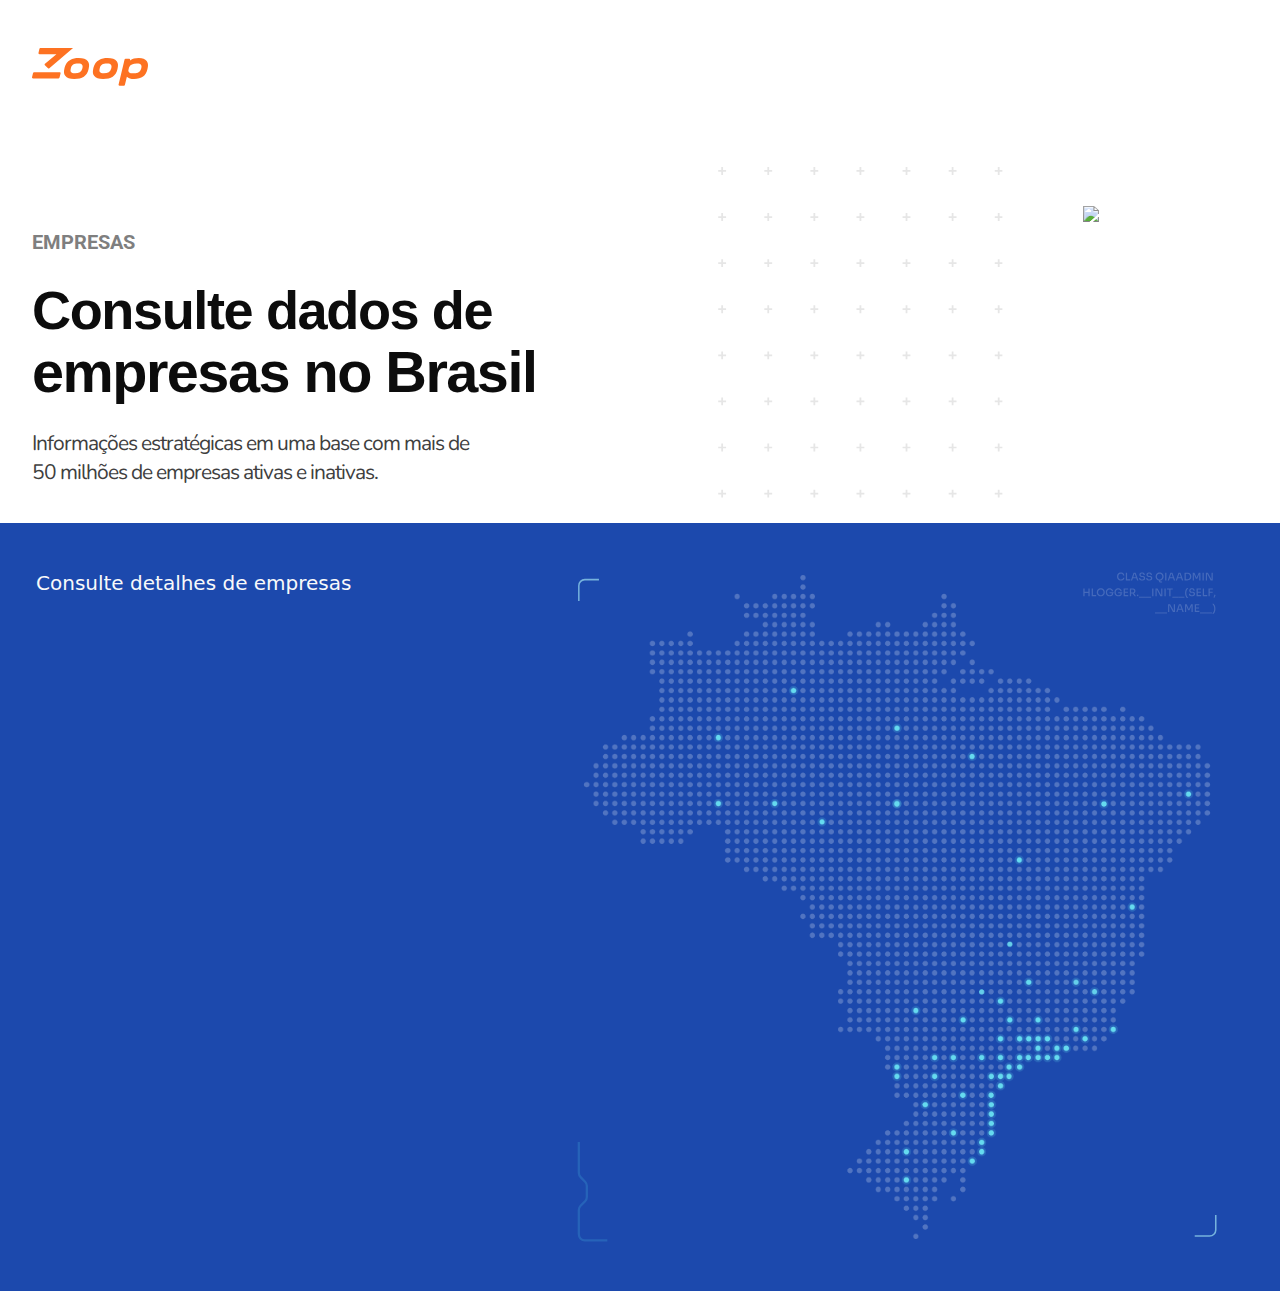
==== mapa.html @ c942c282 "Unificando dois covers" ====
<!DOCTYPE html>
<html lang="en">

<head>
    <title>Map Animation SVG</title>
    <meta charset="utf-8" />
    <meta name="viewport" content="width=device-width, initial-scale=1">

    <!--verificar quais fontes serao usadas-->
    <link rel="stylesheet"
        href="https://fonts.googleapis.com/css2?family=Material+Symbols+Outlined:opsz,wght,FILL,GRAD@20..48,100..700,0..1,-50..200" />
    <link rel="stylesheet" href="https://fonts.googleapis.com/css2?family=Open+Sans:wght@300;400;600;700&family=Montserrat:wght@300;400;600;700&family=Nunito:wght@300;400;600;700;800;900&family=Roboto:wght@300;400;500;700&Poppins:wght@300;400;600;700&display=swap">



    <script src="https://code.jquery.com/jquery-3.6.0.min.js"></script>
    <link href="https://cdn.jsdelivr.net/npm/bootstrap@5.3.3/dist/css/bootstrap.min.css" rel="stylesheet" integrity="sha384-QWTKZyjpPEjISv5WaRU9OFeRpok6YctnYmDr5pNlyT2bRjXh0JMhjY6hW+ALEwIH" crossorigin="anonymous">


    <script src="assets/global.js"></script>
    <link href="assets/style.css" rel="stylesheet">

    <style>

        .container{
            max-width:1240px;
        }
    
            
    
        #hero-cover{
    
            .wrap-box{
    
                h1{
                    font-weight: 800;
                    line-height: 1.1;
                    letter-spacing: -1.5px;
                    font-family: "Volte", Arial, sans-serif;
                }
    
                ._tag{
                    display:block;
                    font-size: 20px;
                    line-height: 1.2;
                    font-family: "Roboto", Arial, sans-serif;
                    color: rgb(127, 127, 127);
                    font-weight: 700;
                    text-transform: uppercase;
                    
                }
                ._slogan{
                    display:block;
                    font-size: 21px;
                    line-height: 1.4;
                    font-family: "Nunito", Arial, sans-serif;
                    color: rgb(63, 63, 63);
                    font-weight: 400;
                    max-width: 450px;
                }
    
            }
    
    
    
        }
    
    
        /*Tipografia*/
        h1,h2{
            font-family: "Nunito", Arial, sans-serif;
            color: rgb(12, 12, 12);
            font-weight: 700;
            letter-spacing: -1px;
        }
        /*h1*/
        h1{
            font-size: calc(1.375rem + 2.5vw);
        }
        h2{
            font-size: calc(1.375rem + 2.5vw);
        }
        p{
            font-size: 20px;
            line-height: 1.2;
            font-family: "Volte", Arial, sans-serif;
            color: #6a6f77;
            letter-spacing: -1px;
            font-weight: 600;
        }
        @media (min-width: 992px){
            h1 {
                font-size: 2.8rem;
            }
            h2 {
                font-size: 2.7rem;
            }
        }
        @media (min-width: 1200px){
            h1 {
                font-size: 3.6rem;
            }
            h2 {
                font-size: 2rem;
            }
        }
    
    
    
    </style>


</head>

<body>


    <section>
        <div class="container mb-5">
            <div class="row">
                <div class="col-12 py-5">
                    <img src="images/logo-zop.svg">
                </div>
            </div>
        </div>
      </section>
    
      <br>
    
    
      <section id="hero-cover" class="px-4 px-md-0">
        <div class="container">
            <div class="row">
                <div class="col-md-5 col-lg-6 d-flex align-items-start">
                    <div class="wrap-box pt-0 pt-4">
                        <span class="_tag mb-4">EMPRESAS</span>
                        <h1 class="mb-4">
                            <span style=" zoom: .94; ">Consulte dados de </span> <br/> empresas no Brasil
                        </h1>
                        <p class="_slogan">
                            Informações estratégicas em uma base com mais de 50 milhões de empresas ativas e inativas.
                        </p>
                    </div>
                </div>
                <div class="col-md-7 col-lg-6 position-relative d-flex justify-content-center justify-content-md-end py-5 py-md-0">
                    <figure style="position: absolute; left: 40px; top: -40px;z-index:-1;">
                        <img alt="Efeito de cruzes." loading="lazy" width="323" height="421" decoding="async" data-nimg="1" style="color:transparent" src="images/dots-svg.svg">
                    </figure>
                     <img alt="Imagem de Fundo." style="color:transparent;max-width:90%;height:fit-content;" src="https://www.bugcrowd.com/wp-content/uploads/2022/05/hero-release-new-code-with-confidence.png">
                    
                </div>
            </div>
        </div>
        </section>


    <section style="background:#1c49ad;margin:20px 0;" class="px-2 px-md-4 py-5 overflow-hidden">
        <div class="container">
            <div class="row">
                <div class="col-md-4 col-lg-5">
                    <h5 class="pb-4 text-light fw-400">Consulte detalhes de empresas</h5>
                </div>

                <div class="col-md-8 col-lg-7">


                    <div id="worldMapContainer">


                        <div class="corners-map">
                            <div><img alt="detail" src="images/detail.svg" width="15" height="16" ></div>
                            <div><img alt="letter" src="images/letter.svg" width="89" height="29" ></div>
                            <div><img alt="line" src="images/line.svg" width="21" height="68" ></div>
                            <div><img alt="detail" src="images/detailbt.svg" width="15" height="15"></div>
                        </div>


                            <div class="pulse d-none"
                                style="top: 95.5%; left: 19%; transform: translate(-10%, -50%);zoom:.03;"></div>

                            <img src="images/globalmap.png"
                                style="width:100%;height:100%;opacity: 0; transition: opacity 1.5s ease-in-out;"
                                id="mapaImg" onload="this.style.opacity = '0.8';">

                            <div class="w-info" id="firstLabel">
                                <div class="w-icon">
                                    <span class="material-symbols-outlined">account_balance</span>
                                </div>
                                <div class="w-label">Empresa S.A</div>
                                <div class="w-status">+ Detalhes</div>
                            </div>

                            <div class="w-info" id="secondLabel">
                                <div class="w-icon">
                                    <span class="material-symbols-outlined">attach_money</span>
                                </div>
                                <div class="w-label">Empresa S.A</div>
                                <div class="w-status">Sociedade</div>
                            </div>

                            <div class="w-info" id="thirdLabel">
                                <div class="w-icon">
                                    <span class="material-symbols-outlined">home</span>
                                </div>
                                <div class="w-label">Empresa S.A</div>
                                <div class="w-status">Financeiro</div>
                            </div>


                            <svg xmlns="http://www.w3.org/2000/svg" xmlns:xlink="http://www.w3.org/1999/xlink"
                                version="1.1" height="50%" width="42%"
                                style="position:absolute; top:22%; right:16%;transform:rotate(15deg);visibility:hidden;"
                                viewBox="0 0 400 200" id="firstLineSvg">
                                <defs>
                                    <path id="firstBasePath" d="M 50,150 A 280 500 0 0 1 350,150" />
                                    <mask id="firstMask">
                                        <use xlink:href="#firstBasePath" stroke-width="3" stroke="#79ffff"
                                            stroke-dasharray="1000,0" fill="none">
                                            <animate attributeName="stroke-dasharray" from="0,348.5" to="348.5,0"
                                                begin="indefinite" dur="1s" fill="freeze" onend="onEndLines(1)" />
                                        </use>
                                    </mask>
                                </defs>
                                <circle r="9" cx="50" cy="150" fill="#79ffff" id="firstBulletCircle" />
                                <circle r="6" cx="350" cy="150" fill="#79ffff" visibility="hidden" id="firstCircle" />
                                <use xlink:href="#firstBasePath" stroke-width="5" stroke-dasharray="0" stroke="#79ffff"
                                    fill="none" mask="url(#firstMask)" />
                            </svg>


                            <svg xmlns="http://www.w3.org/2000/svg" xmlns:xlink="http://www.w3.org/1999/xlink"
                                version="1.1" height="50%" width="42%"
                                style="position:absolute; top:24%; right:14%;transform:scale(-1, 1) rotate(25deg);visibility:hidden;"
                                viewBox="0 0 400 200" id="secondLineSvg">
                                <defs>
                                    <path id="secondBasePath" d="M 50,150 A 280 500 0 0 1 350,150" />
                                    <mask id="secondMask">
                                        <use xlink:href="#secondBasePath" stroke-width="3" stroke="#79ffff"
                                            stroke-dasharray="1000,0" fill="none">
                                            <animate attributeName="stroke-dasharray" from="0,348.5" to="348.5,0"
                                                begin="indefinite" dur="1s" fill="freeze" onend="onEndLines(2)" />
                                        </use>
                                    </mask>
                                </defs>
                                <circle r="9" cx="50" cy="150" fill="#79ffff" id="secondBulletCircle" />
                                <circle r="6" cx="350" cy="150" fill="#79ffff" visibility="hidden" id="secondCircle" />
                                <use xlink:href="#secondBasePath" stroke-width="5" stroke-dasharray="0" stroke="#79ffff"
                                    fill="none" mask="url(#secondMask)" />
                            </svg>


                            <svg xmlns="http://www.w3.org/2000/svg" xmlns:xlink="http://www.w3.org/1999/xlink"
                                version="1.1" height="50%" width="42%"
                                style="position: absolute; top: 11%; left: 24%; transform: scale(-1, -1) rotate(225deg); visibility: hidden;"
                                viewBox="0 0 400 200" id="thirdLineSvg">
                                <defs>
                                    <path id="thirdBasePath" d="M 50,150 A 280 600 0 0 1 350,150" />
                                    <mask id="thirdMask">
                                        <use xlink:href="#thirdBasePath" stroke-width="3" stroke="#79ffff"
                                            stroke-dasharray="1000,0" fill="none">
                                            <animate attributeName="stroke-dasharray" from="0,368.5" to="368.5,0"
                                                begin="indefinite" dur="1s" fill="freeze" onend="onEndLines(3)" />
                                        </use>
                                    </mask>
                                </defs>
                                <circle r="9" cx="50" cy="150" fill="#79ffff" id="thirdBulletCircle" />
                                <circle r="6" cx="350" cy="150" fill="#79ffff" visibility="hidden" id="thirdCircle" />
                                <use xlink:href="#thirdBasePath" stroke-width="5" stroke-dasharray="0" stroke="#79ffff"
                                    fill="none" mask="url(#thirdMask)" />
                            </svg>




                    </div>

                </div>
            </div>
        </div>
    </section>



</body>

</html>
---- assets/style.css ----
#worldMapContainer{max-width:640px;width:100%;position:relative;margin:0 auto;box-sizing:border-box}#worldMapContainer .w-info{position:absolute;display:flex;width:200px;flex-direction:column;align-items:center;justify-content:center;-webkit-user-select:none;-moz-user-select:none;user-select:none;transition:opacity .3s ease-in-out;opacity:0}#worldMapContainer .w-info#firstLabel{top:50%;right:4%}#worldMapContainer .w-info#secondLabel{top:64%;left:36%}#worldMapContainer .w-info#thirdLabel{top:64%;left:36%}#worldMapContainer .w-info .w-icon{height:54px;width:54px;background:linear-gradient(#1979cb, #4ab6e2);border:1px solid #68e8f6;margin:auto;border-radius:50%;display:grid;place-items:center;font-size:50px;color:#fff;margin-bottom:8px;z-index:999}#worldMapContainer .w-info .w-icon .material-symbols-outlined{font-size:36px;font-weight:100;color:#79ffff}#worldMapContainer .w-info .w-label{border:1px solid #4fcaec;border-radius:20px;width:-moz-fit-content;width:fit-content;padding:4px 8px;min-width:110px;text-align:center;font-size:13px;color:#fff;font-weight:500;margin-bottom:5px;background:linear-gradient(to right, rgb(71, 187, 229) 5%, rgba(52, 164, 222, 0.8) 100%);z-index:999;font:500 13px var(--map-font-label)}#worldMapContainer .w-info .w-status{border:1px solid #6de084;border-radius:20px;min-width:80px;text-align:center;width:-moz-fit-content;width:fit-content;padding:4px 8px;font-size:13px;color:#fff;font:500 12px var(--map-font-label);background:linear-gradient(to right, rgb(58, 214, 91) 5%, rgba(42, 135, 139, 0.4) 100%)}#worldMapContainer .w-info *{zoom:.8}@media(min-width: 992px){#worldMapContainer .w-info *{zoom:1}}.pulse{height:150px;width:150px;background:linear-gradient(#8a82fb, #407ed7);position:absolute;margin:auto;left:0;right:0;top:0;bottom:0;border-radius:50%;display:grid;place-items:center;font-size:50px;color:#fff;z-index:999;zoom:.1;opacity:1}.pulse:before,.pulse:after{content:"";position:absolute;height:100%;width:100%;background-color:#8a82fb;border-radius:50%;z-index:-1;opacity:.7}.pulse:before{animation:pulse 2s ease-out infinite}.pulse:after{animation:pulse 2s 1s ease-out infinite}@keyframes pulse{100%{transform:scale(2.5);opacity:0}}.corners-map{position:absolute;width:100%;height:100%}@media(min-width: 992px){.corners-map{zoom:1.5}}.corners-map>div{position:absolute}.corners-map>div:nth-child(1){top:0;left:0;opacity:.7}.corners-map>div:nth-child(2){top:0;right:0;opacity:.6}.corners-map>div:nth-child(3){bottom:0;left:0}.corners-map>div:nth-child(4){bottom:0;right:0;opacity:.7}
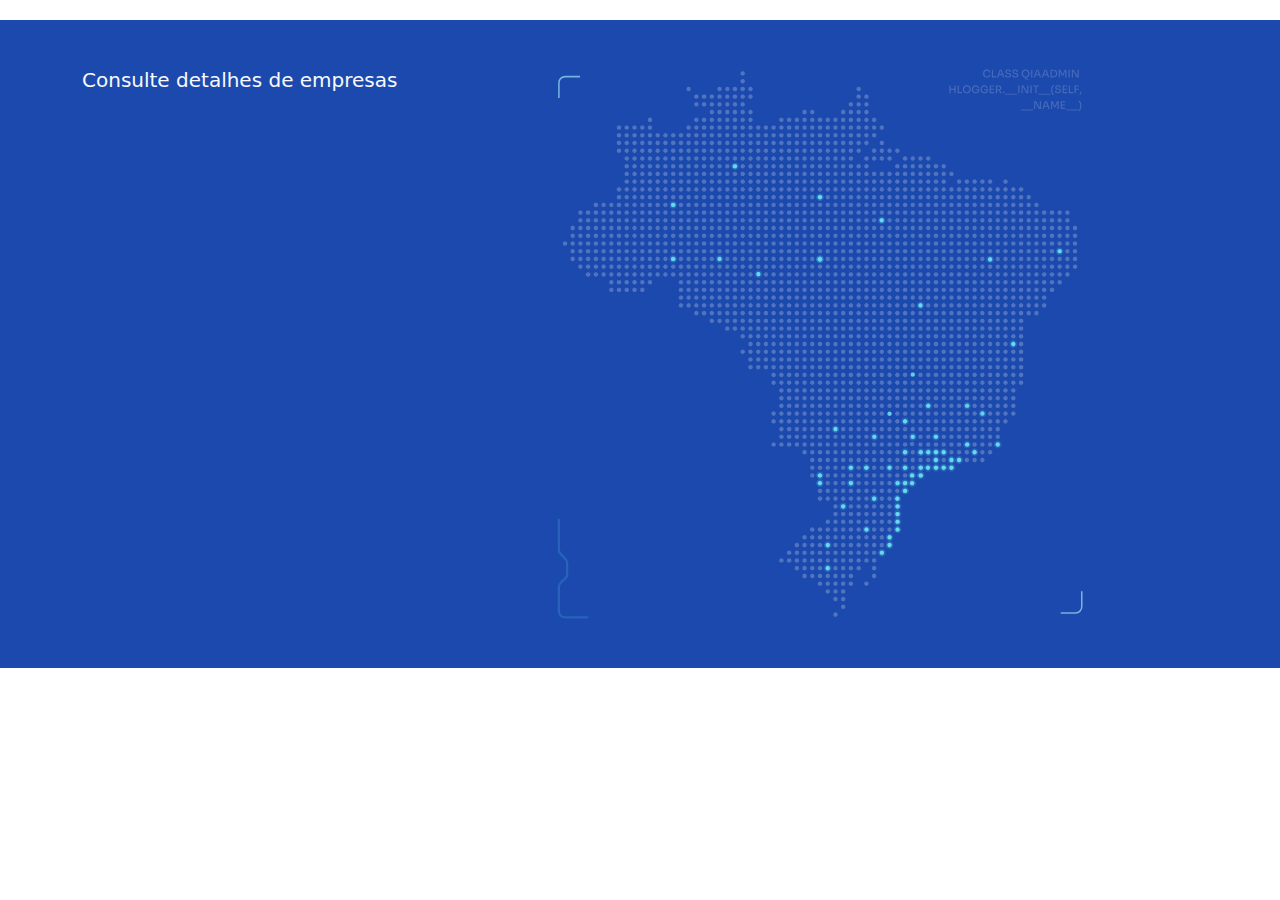
==== commit 6f1be730: "Ajustes no layout em geral" ====
--- a/mapa.html
+++ b/mapa.html
@@ -20,138 +20,13 @@
     <script src="assets/global.js"></script>
     <link href="assets/style.css" rel="stylesheet">
 
-    <style>
-
-        .container{
-            max-width:1240px;
-        }
     
-            
-    
-        #hero-cover{
-    
-            .wrap-box{
-    
-                h1{
-                    font-weight: 800;
-                    line-height: 1.1;
-                    letter-spacing: -1.5px;
-                    font-family: "Volte", Arial, sans-serif;
-                }
-    
-                ._tag{
-                    display:block;
-                    font-size: 20px;
-                    line-height: 1.2;
-                    font-family: "Roboto", Arial, sans-serif;
-                    color: rgb(127, 127, 127);
-                    font-weight: 700;
-                    text-transform: uppercase;
-                    
-                }
-                ._slogan{
-                    display:block;
-                    font-size: 21px;
-                    line-height: 1.4;
-                    font-family: "Nunito", Arial, sans-serif;
-                    color: rgb(63, 63, 63);
-                    font-weight: 400;
-                    max-width: 450px;
-                }
-    
-            }
-    
-    
-    
-        }
-    
-    
-        /*Tipografia*/
-        h1,h2{
-            font-family: "Nunito", Arial, sans-serif;
-            color: rgb(12, 12, 12);
-            font-weight: 700;
-            letter-spacing: -1px;
-        }
-        /*h1*/
-        h1{
-            font-size: calc(1.375rem + 2.5vw);
-        }
-        h2{
-            font-size: calc(1.375rem + 2.5vw);
-        }
-        p{
-            font-size: 20px;
-            line-height: 1.2;
-            font-family: "Volte", Arial, sans-serif;
-            color: #6a6f77;
-            letter-spacing: -1px;
-            font-weight: 600;
-        }
-        @media (min-width: 992px){
-            h1 {
-                font-size: 2.8rem;
-            }
-            h2 {
-                font-size: 2.7rem;
-            }
-        }
-        @media (min-width: 1200px){
-            h1 {
-                font-size: 3.6rem;
-            }
-            h2 {
-                font-size: 2rem;
-            }
-        }
-    
-    
-    
-    </style>
-
 
 </head>
 
 <body>
 
 
-    <section>
-        <div class="container mb-5">
-            <div class="row">
-                <div class="col-12 py-5">
-                    <img src="images/logo-zop.svg">
-                </div>
-            </div>
-        </div>
-      </section>
-    
-      <br>
-    
-    
-      <section id="hero-cover" class="px-4 px-md-0">
-        <div class="container">
-            <div class="row">
-                <div class="col-md-5 col-lg-6 d-flex align-items-start">
-                    <div class="wrap-box pt-0 pt-4">
-                        <span class="_tag mb-4">EMPRESAS</span>
-                        <h1 class="mb-4">
-                            <span style=" zoom: .94; ">Consulte dados de </span> <br/> empresas no Brasil
-                        </h1>
-                        <p class="_slogan">
-                            Informações estratégicas em uma base com mais de 50 milhões de empresas ativas e inativas.
-                        </p>
-                    </div>
-                </div>
-                <div class="col-md-7 col-lg-6 position-relative d-flex justify-content-center justify-content-md-end py-5 py-md-0">
-                    <figure style="position: absolute; left: 40px; top: -40px;z-index:-1;">
-                        <img alt="Efeito de cruzes." loading="lazy" width="323" height="421" decoding="async" data-nimg="1" style="color:transparent" src="images/dots-svg.svg">
-                    </figure>
-                     <img alt="Imagem de Fundo." style="color:transparent;max-width:90%;height:fit-content;" src="https://www.bugcrowd.com/wp-content/uploads/2022/05/hero-release-new-code-with-confidence.png">
-                    
-                </div>
-            </div>
-        </div>
-        </section>
 
 
     <section style="background:#1c49ad;margin:20px 0;" class="px-2 px-md-4 py-5 overflow-hidden">
--- a/assets/style.css
+++ b/assets/style.css
@@ -1 +1 @@
-#worldMapContainer{max-width:640px;width:100%;position:relative;margin:0 auto;box-sizing:border-box}#worldMapContainer .w-info{position:absolute;display:flex;width:200px;flex-direction:column;align-items:center;justify-content:center;-webkit-user-select:none;-moz-user-select:none;user-select:none;transition:opacity .3s ease-in-out;opacity:0}#worldMapContainer .w-info#firstLabel{top:50%;right:4%}#worldMapContainer .w-info#secondLabel{top:64%;left:36%}#worldMapContainer .w-info#thirdLabel{top:64%;left:36%}#worldMapContainer .w-info .w-icon{height:54px;width:54px;background:linear-gradient(#1979cb, #4ab6e2);border:1px solid #68e8f6;margin:auto;border-radius:50%;display:grid;place-items:center;font-size:50px;color:#fff;margin-bottom:8px;z-index:999}#worldMapContainer .w-info .w-icon .material-symbols-outlined{font-size:36px;font-weight:100;color:#79ffff}#worldMapContainer .w-info .w-label{border:1px solid #4fcaec;border-radius:20px;width:-moz-fit-content;width:fit-content;padding:4px 8px;min-width:110px;text-align:center;font-size:13px;color:#fff;font-weight:500;margin-bottom:5px;background:linear-gradient(to right, rgb(71, 187, 229) 5%, rgba(52, 164, 222, 0.8) 100%);z-index:999;font:500 13px var(--map-font-label)}#worldMapContainer .w-info .w-status{border:1px solid #6de084;border-radius:20px;min-width:80px;text-align:center;width:-moz-fit-content;width:fit-content;padding:4px 8px;font-size:13px;color:#fff;font:500 12px var(--map-font-label);background:linear-gradient(to right, rgb(58, 214, 91) 5%, rgba(42, 135, 139, 0.4) 100%)}#worldMapContainer .w-info *{zoom:.8}@media(min-width: 992px){#worldMapContainer .w-info *{zoom:1}}.pulse{height:150px;width:150px;background:linear-gradient(#8a82fb, #407ed7);position:absolute;margin:auto;left:0;right:0;top:0;bottom:0;border-radius:50%;display:grid;place-items:center;font-size:50px;color:#fff;z-index:999;zoom:.1;opacity:1}.pulse:before,.pulse:after{content:"";position:absolute;height:100%;width:100%;background-color:#8a82fb;border-radius:50%;z-index:-1;opacity:.7}.pulse:before{animation:pulse 2s ease-out infinite}.pulse:after{animation:pulse 2s 1s ease-out infinite}@keyframes pulse{100%{transform:scale(2.5);opacity:0}}.corners-map{position:absolute;width:100%;height:100%}@media(min-width: 992px){.corners-map{zoom:1.5}}.corners-map>div{position:absolute}.corners-map>div:nth-child(1){top:0;left:0;opacity:.7}.corners-map>div:nth-child(2){top:0;right:0;opacity:.6}.corners-map>div:nth-child(3){bottom:0;left:0}.corners-map>div:nth-child(4){bottom:0;right:0;opacity:.7}+#header-wrap{min-height:70px;background-color:rgba(0,0,0,0);width:100%}#desktop-menu{position:relative;width:100%;top:0;left:0;background:#fff;min-height:70px;box-shadow:0 2px 4px rgba(3,27,78,.1);z-index:10}#desktop-menu.fixed{position:fixed;box-shadow:0 2px 4px rgba(3,27,78,.1);animation:navbarFixed .8s;z-index:100}#desktop-menu .logo{max-width:165px;margin:5px 0;height:auto}#desktop-menu .navbar-toggler{border-color:rgba(0,0,0,0);border:0;padding:0;margin-right:12px}#desktop-menu .navbar-toggler:focus{box-shadow:none}#desktop-menu .navbar-toggler-icon{width:30px;height:30px;background-image:url("data:image/svg+xml;charset=utf8,%3Csvg viewBox='0 0 32 32' xmlns='http://www.w3.org/2000/svg'%3E%3Cpath stroke='rgb(0,0,0)' stroke-width='2' stroke-linecap='round' stroke-miterlimit='10' d='M4 8h24M4 16h24M4 24h24'/%3E%3C/svg%3E")}#desktop-menu .btn-menu-primary,#desktop-menu .btn-menu-secondary{font-family:Montserrat,Arial,sans-serif;font-size:13px;background:#ef5929;border:1px solid #ef5929;border-radius:30px;font-weight:400;line-height:19px;color:#fff}#desktop-menu .btn-menu-primary{padding:7px 20px 7px}#desktop-menu .btn-menu-primary:hover,#desktop-menu .btn-menu-primary:active,#desktop-menu .btn-menu-primary:focus{color:#fff;background:#ff4408;border-color:#ff4408}#desktop-menu .btn-menu-secondary{padding:7px 18px 7px;color:#ef5929;background:none;margin-right:15px}#desktop-menu .btn-menu-secondary:hover,#desktop-menu .btn-menu-secondary:active,#desktop-menu .btn-menu-secondary:focus{color:#fff;background:#ff4408;border-color:#ff4408}#desktop-menu ul.navbar-nav>li.active>a::before{width:60%}#desktop-menu ul.navbar-nav>li{margin-left:35px}#desktop-menu ul.navbar-nav>li:last-child{margin-left:25px}#desktop-menu ul.navbar-nav>li>a{font-family:Volte,Arial,sans-serif;font-size:16px;font-weight:500;line-height:20px;color:#1f1845;padding:1px 0 0;position:relative;display:block;transition:.3s ease-in-out}#desktop-menu ul.navbar-nav>li>a::before{position:absolute;left:0;bottom:-5px;content:"";height:3px;background-color:#ef5929;transition:width 300ms ease-in-out;width:0}#desktop-menu ul.navbar-nav>li>a:hover::before,#desktop-menu ul.navbar-nav>li>a:focus::before{width:60%}#desktop-menu ul.dropdown-menu{margin-top:12px;border:1px solid rgba(0,0,0,.15);border-radius:4px;box-shadow:0 6px 12px rgba(0,0,0,.18)}#desktop-menu ul.dropdown-menu a.dropdown-item{font:500 16px system-ui,-apple-system,"Segoe UI",Roboto,"Helvetica Neue","Noto Sans","Liberation Sans",Arial,sans-serif,"Apple Color Emoji","Segoe UI Emoji","Segoe UI Symbol","Noto Color Emoji";color:#444;margin:5px 0;padding:.45rem 1rem;border-radius:0;border-left:5px solid #fff;transition:.2s ease-in-out}#desktop-menu ul.dropdown-menu a.dropdown-item:hover,#desktop-menu ul.dropdown-menu a.dropdown-item:focus{color:#ff3e00;background-color:#fff;border-left:5px solid #ff3e00}#desktop-menu ul.dropdown-menu a.dropdown-item.dropdown-lang{font-weight:400;color:#1f1845;font-size:17px;background:#fff;border-width:0}#desktop-menu ul.dropdown-menu a.dropdown-item.dropdown-lang:hover,#desktop-menu ul.dropdown-menu a.dropdown-item.dropdown-lang:focus{background-color:#f5f6fa;border-width:0}@media(min-width: 992px){#desktop-menu ul.dropdown-menu a.dropdown-item.dropdown-lang{font-size:15px}}#desktop-menu ul.dropdown-menu a.dropdown-item.dropdown-lang img{max-width:21px;margin-right:4px;margin-top:-1px;opacity:.9;border-radius:2px}#desktop-menu ul.dropdown-menu a.dropdown-item.dropdown-lang .flag-br,#desktop-menu ul.dropdown-menu a.dropdown-item.dropdown-lang .flag-us{width:21px;opacity:.85;margin-right:6px;margin-top:-2px}#desktop-menu ul.dropdown-menu a.dropdown-item.dropdown-lang .flag-us{margin-bottom:-2px}#desktop-menu ul.dropdown-menu.drop-i18n{left:-25px;background:#fff;padding:8px 0 12px;min-width:150px;border-top:2px;border-radius:2px;margin-top:10px;border:1px solid rgba(0,0,0,0)}@media(min-width: 992px){#desktop-menu ul.dropdown-menu.drop-i18n{left:2px;padding:5px 0 8px}}#desktop-menu .lang-link{color:#1f1845;margin-top:5px;margin-right:17px;margin-left:17px}#desktop-menu .lang-link .current-lang:hover{color:#000}#desktop-menu .lang-link svg:first-child{width:24px;margin-right:-14px;margin-left:-4px;margin-top:-2px;opacity:.8}#desktop-menu .lang-link svg:first-child:hover{opacity:1}@media(min-width: 992px){#desktop-menu .lang-link svg:first-child{width:20px;margin-top:-3px;margin-right:1px;margin-left:0;opacity:.85}}#desktop-menu .lang-link svg:last-child{width:18px;margin-top:-2px;margin-left:-3px;opacity:.5}#desktop-menu .lang-link svg:last-child:hover{opacity:1}#desktop-menu .caret-off::after{display:none !important}#desktop-menu #menu-optimized{min-width:525px;border:0;padding:0;left:-180px;top:38px;background-clip:padding-box;border:0 solid rgba(36,38,43,.15);border-radius:.2rem;box-shadow:0 1rem 3rem rgba(13,20,49,.175);padding:6px 8px 11px;border-radius:4px}#desktop-menu #menu-optimized .list-group-item-action:focus,#desktop-menu #menu-optimized .list-group-item-action:hover{background-color:#f5f6fa}#desktop-menu #menu-optimized .list-group-item{border:0}#desktop-menu #menu-optimized .line-divider{border-right:1px solid #f5f6fa}#desktop-menu #menu-optimized .drop-produtos span:first-child{display:block;font:500 15px system-ui,-apple-system,"Segoe UI",Roboto,"Helvetica Neue","Noto Sans","Liberation Sans",Arial,sans-serif,"Apple Color Emoji","Segoe UI Emoji","Segoe UI Symbol","Noto Color Emoji";color:#444 !important;margin-bottom:-2px;margin-top:2px}#desktop-menu #menu-optimized .drop-produtos span:last-child{line-height:19px;display:inline-block;margin-top:5px;color:#6a6f77;font-size:13px}#desktop-menu #menu-optimized .svg-icon-default{background-repeat:no-repeat no-repeat;background-position:center center;background-size:42px;width:34px;height:34px;background-size:contain;margin-right:15px;margin-top:1px;align-self:baseline}#desktop-menu #menu-optimized .svg-icon-default.svg-icon-databusca{background-image:url('data:image/svg+xml;utf8,<svg xmlns="http://www.w3.org/2000/svg" height="40" viewBox="0 -960 960 960" width="40" fill="%23ff9a4e"><path d="M442.188-404.615q46.94 0 80.068-33.008 33.129-33.008 33.129-79.949 0-46.941-33.008-80.069t-79.949-33.128q-46.941 0-80.069 33.008t-33.128 79.949q0 46.94 33.008 80.068 33.008 33.129 79.949 33.129Zm201.581 112.718-110.23-111q-20.308 15.461-43.363 23.794-23.054 8.334-47.556 8.334-61.569 0-104.402-42.834-42.833-42.833-42.833-104.089 0-61.257 42.833-104.09 42.833-42.833 104.09-42.833 61.256 0 104.089 42.833 42.834 42.833 42.834 104.402 0 24.502-8.449 47.557-8.449 23.054-23.91 43.361L668.103-316l-24.334 24.103ZM218.461-160q-24.577 0-41.519-16.942Q160-193.884 160-218.461v-139.282h33.846v139.282q0 9.231 7.692 16.923 7.692 7.692 16.923 7.692h139.282V-160H218.461Zm383.795 0v-33.846h139.283q9.231 0 16.923-7.692 7.692-7.692 7.692-16.923v-139.282H800v139.282q0 24.577-16.942 41.519Q766.116-160 741.539-160H602.256ZM160-602.256v-139.283q0-24.577 16.942-41.519Q193.884-800 218.461-800h139.282v33.846H218.461q-9.231 0-16.923 7.692-7.692 7.692-7.692 16.923v139.283H160Zm606.154 0v-139.283q0-9.231-7.692-16.923-7.692-7.692-16.923-7.692H602.256V-800h139.283q24.577 0 41.519 16.942Q800-766.116 800-741.539v139.283h-33.846Z"/></svg>');width:55px;height:40px;margin-right:12px;margin-top:-1px}#desktop-menu #menu-optimized .svg-icon-default.svg-icon-datatag{background-image:url('data:image/svg+xml;utf8,<svg xmlns="http://www.w3.org/2000/svg" height="40" viewBox="0 -960 960 960" width="40" fill="%23ff9a4e"><path d="M456.462-281.538q-75.231-9.616-125.847-65.539Q280-403 280-480q0-83.846 58.077-141.923T480-680q77 0 132.923 50.231 55.923 50.23 65.539 125.615l-36.923-10.897q-12.116-57.077-56.852-94.09Q539.95-646.154 480-646.154q-68.923 0-117.539 48.615Q313.846-548.923 313.846-480q0 60.077 37.397 105.103 37.398 45.025 93.706 57.205l11.513 36.154Zm48 160.307q-6.116 1.077-12.231 1.154Q486.115-120 480-120q-74.7 0-140.4-28.339-65.7-28.34-114.3-76.922-48.6-48.582-76.95-114.257Q120-405.194 120-479.866q0-74.673 28.339-140.41 28.34-65.737 76.922-114.365 48.582-48.627 114.257-76.993Q405.194-840 479.866-840q74.673 0 140.41 28.35t114.365 76.95q48.627 48.6 76.993 114.3Q840-554.7 840-480q0 5.923-.077 11.846t-1.154 11.846l-32.615-9.743V-480q0-136.256-94.949-231.205Q616.256-806.154 480-806.154q-136.257 0-231.205 94.949Q153.846-616.256 153.846-480q0 136.257 94.949 231.205Q343.743-153.846 480-153.846h13.949l10.513 32.615Zm285.769-7.23L598.462-320.999 561.539-209.23 480-480l270.77 81.539-111.769 36.923 192.538 191.769-41.308 41.308Z"/></svg>');width:52px;height:36px;margin-right:10px}#desktop-menu #menu-optimized .svg-icon-default.svg-icon-datacob{background-image:url('data:image/svg+xml;utf8,<svg xmlns="http://www.w3.org/2000/svg" height="40" viewBox="0 -960 960 960" width="40" fill="%23ff9a4e"><path d="M463.077-162.384v-308.103L193.846-626.205v294.257q0 6.153 3.077 11.538 3.077 5.384 9.231 9.231l256.923 148.795Zm33.846 0 256.923-148.795q6.154-3.847 9.231-9.231 3.077-5.385 3.077-11.538v-294.411L496.923-470.595v308.211ZM480-499.026 746.077-653.41 492.308-800.205q-6.154-3.334-12.308-3.334t-12.308 3.334L213.769-653.41 480-499.026ZM189.23-281.641q-14.038-8.002-21.634-21.655T160-332.384v-295.232q0-15.435 7.596-29.088t21.634-21.655l261.539-151.052q14.091-7.718 29.34-7.718 15.25 0 29.122 7.718L770.77-678.359q14.038 8.002 21.634 21.655T800-627.616v295.232q0 15.435-7.596 29.088t-21.634 21.655L509.231-130.589q-14.091 7.718-29.34 7.718-15.25 0-29.122-7.718L189.23-281.641ZM480-480Z"/></svg>');width:52px;height:40px;margin-right:11px}#desktop-menu #menu-optimized .svg-icon-default.svg-icon-datamind{background-image:url('data:image/svg+xml;utf8,<svg xmlns="http://www.w3.org/2000/svg" height="40" viewBox="0 -960 960 960" width="40" fill="%23ff9a4e"><path d="M310.359-299.025h33.846v-238.719h-33.846v238.719Zm152.718 0h33.846v-361.949h-33.846v361.949Zm152.718 0h33.846v-116.616h-33.846v116.616ZM218.461-160q-24.577 0-41.519-16.942Q160-193.884 160-218.461v-523.078q0-24.577 16.942-41.519Q193.884-800 218.461-800h523.078q24.577 0 41.519 16.942Q800-766.116 800-741.539v523.078q0 24.577-16.942 41.519Q766.116-160 741.539-160H218.461Zm0-33.846h523.078q9.231 0 16.923-7.692 7.692-7.692 7.692-16.923v-523.078q0-9.231-7.692-16.923-7.692-7.692-16.923-7.692H218.461q-9.231 0-16.923 7.692-7.692 7.692-7.692 16.923v523.078q0 9.231 7.692 16.923 7.692 7.692 16.923 7.692Zm-24.615-572.308v572.308-572.308Z"/></svg>');margin-left:-1px;width:54px;height:39px;margin-right:10px}#desktop-menu #menu-optimized .svg-icon-default.svg-icon-dataaffinity{background-image:url('data:image/svg+xml;utf8,<svg xmlns="http://www.w3.org/2000/svg" height="40" viewBox="0 -960 960 960" width="40" fill="%23ff9a4e"><path d="M94.59-266.487 66.923-287.18 238.41-561.795l119.714 140 158.594-256.102 82.077 123.615q-8.846 1.923-17.218 4.116-8.372 2.192-16.577 4.756l-46.821-69.821-153.396 250.385-121.296-141L94.59-266.487ZM867.205-68.461 727.487-207.154q-18.359 13.898-39.397 21.052-21.039 7.153-43.962 7.153-57.094 0-97.008-39.937-39.915-39.937-39.915-97.064 0-57.127 39.938-96.986 39.937-39.859 97.064-39.859 57.126 0 96.985 39.915 39.859 39.914 39.859 97.008 0 23.693-7.615 45.116t-22.128 39.799L891.539-92.795 867.205-68.46ZM644.034-212.795q43.222 0 73.197-29.88 29.974-29.881 29.974-73.103 0-43.222-29.88-73.196-29.881-29.975-73.103-29.975-43.222 0-73.196 29.881-29.975 29.88-29.975 73.102 0 43.223 29.881 73.197 29.88 29.974 73.102 29.974Zm69.351-336.102q-8.641-3.077-17.167-4.411-8.526-1.333-17.192-2.487L865.41-851.539l27.667 20.693-179.692 281.949Z"/></svg>');width:52px;height:37px;margin-right:13px}#desktop-menu #menu-optimized .svg-icon-default.svg-icon-dataquiz{background-image:url('data:image/svg+xml;utf8,<svg xmlns="http://www.w3.org/2000/svg" height="40" viewBox="0 -960 960 960" width="40" fill="%23ff9a4e"><path d="M176.205-160q-24.577 0-41.519-16.942-16.943-16.942-16.943-41.519v-523.078q0-24.577 16.943-41.519Q151.628-800 176.205-800h607.59q24.577 0 41.519 16.942 16.943 16.942 16.943 41.519v523.078q0 24.577-16.943 41.519Q808.372-160 783.795-160h-607.59Zm0-33.846h607.59q9.231 0 16.923-7.692 7.693-7.692 7.693-16.923v-523.078q0-9.231-7.693-16.923-7.692-7.692-16.923-7.692h-607.59q-9.231 0-16.923 7.692-7.693 7.692-7.693 16.923v523.078q0 9.231 7.693 16.923 7.692 7.692 16.923 7.692ZM220-300h160v-40H220v40Zm362-88.461L751.539-558 723-586.539l-141 142-57-57L497.461-473 582-388.461ZM220-460h160v-40H220v40Zm0-160h160v-40H220v40Zm-68.411 426.154v-572.308 572.308Z"/></svg>');width:55px;height:35px;margin-right:10px}.dropdown-menu{transform-origin:top;animation:fadeInDown .3s ease-in-out;display:none}@keyframes fadeInDown{from{opacity:0;transform:translateY(-10px)}to{opacity:1;transform:translateY(0)}}@keyframes navbarFixed{0%{opacity:0;transform:translateY(-100%)}100%{opacity:1;transform:translateY(0)}}#mobile-menu .modal-backdrop.show{opacity:.5;z-index:1040}#mobile-menu .offcanvas.offcanvas-start{width:270px}#mobile-menu .offcanvas-header{height:70px;min-height:70px}#mobile-menu .offcanvas-body{padding:1rem .5rem}#mobile-menu .btn-close{border-color:rgba(0,0,0,0);background-size:14px;opacity:1}#mobile-menu .btn-close:focus{box-shadow:none}#mobile-menu .offcanvas-footer{background:#f5f6fa;padding:18px;border-top:1px solid #f2f2f2}#mobile-menu .offcanvas-footer a{font:500 14px "Montserrat",Arial,sans-serif;color:#1f1845}#mobile-menu .offcanvas-footer a:hover{text-decoration:underline}#mobile-menu .offcanvas-footer a>i{font-size:14px;margin-right:6px;margin-left:-15px}#mobile-menu .logo{width:95px;height:29px}#mobile-menu .div-cta{background:#f5f7f9;border-top:1px solid #e9eaec;border-bottom:1px solid #e9eaec;padding:.6rem}#mobile-menu .btn-cta{display:flex;justify-content:space-between;align-items:center;min-height:40px;padding:8px 20px 9px 8px;padding-left:10px;width:95%;max-width:236px;text-align:center;font:500 14px/18px "MontSerrat",Arial,sans-serif;color:#fff !important;text-decoration:none;border-radius:30px;box-shadow:inset 0 -3px 0 0 rgba(0,0,0,.05);background:#ef5929;white-space:nowrap}#mobile-menu .btn-cta:hover{background:#1a1a1a}#mobile-menu .btn-cta .arrow{font-size:26px}#mobile-menu .btn-cta .space{margin-right:32px}#mobile-navigation>a{font-family:Volte,Arial,sans-serif;font-size:17px;font-weight:500;line-height:20px;color:#1f1845;padding:12px 15px;position:relative;display:flex;justify-content:start;transition:.3s ease-in-out;border-radius:10px;margin-bottom:2px}#mobile-navigation>a:hover{background:#f5f6fa}#mobile-navigation>a i{font-size:15px;margin-right:6px}#mobile-navigation>a>span{font-size:17px;float:right}#mobile-navigation>a.active{background:#f5f6fa}#mobile-navigation hr.divider{border-color:#e9eaec;opacity:1}#mobile-navigation ul li{padding-left:35px;position:relative}#mobile-navigation ul li a{display:block;font:500 16px Volte,Arial,sans-serif;color:#1f1845;padding:16px 6px 8px}#mobile-navigation ul li a:hover{color:#ef5929}#mobile-navigation ul li::before{background:#ef5929;bottom:auto;content:"";height:8px;left:24px;margin-top:20px;position:absolute;right:auto;width:8px;z-index:1;border-radius:50%}#mobile-navigation ul li::after{border-left:1px solid #ef5929;bottom:0;content:"";left:27px;position:absolute;top:0}#mobile-navigation ul li:last-child{margin-bottom:10px}#mobile-navigation ul li:last-child::after{bottom:50%}.offcanvas-scrollbar{overflow-y:auto;overflow-y:overlay !important;scrollbar-width:none;-ms-overflow-style:none}.offcanvas-scrollbar::-webkit-scrollbar{width:0;height:0;width:7px}.offcanvas-scrollbar::-webkit-scrollbar-track{border-radius:10px}.offcanvas-scrollbar::-webkit-scrollbar-thumb{box-shadow:inset 0 0 5px gray;background:#909090;border-radius:10px}.offcanvas-scrollbar::-webkit-scrollbar-thumb:hover{background:#1f2937}a{text-decoration:none}h1,h2{font-family:"Nunito",Arial,sans-serif;color:#0c0c0c;font-weight:700;letter-spacing:-1px}p{font-size:20px;line-height:1.2;font-family:"Volte",Arial,sans-serif;color:#6a6f77;letter-spacing:-1px;font-weight:600}h1{font-size:calc(1.375rem + 2.5vw)}h2{font-size:calc(1.375rem + 2.5vw)}@media(min-width: 992px){h1{font-size:2.8rem}h2{font-size:2.7rem}}@media(min-width: 1200px){h1{font-size:3.6rem}h2{font-size:2rem}}#hero-cover-orange .container{max-width:1240px}#worldMapContainer{max-width:640px;width:100%;position:relative;box-sizing:border-box}@media(min-width: 768px){#worldMapContainer{max-width:82%}}#worldMapContainer .w-info{position:absolute;display:flex;width:200px;flex-direction:column;align-items:center;justify-content:center;-webkit-user-select:none;-moz-user-select:none;user-select:none;transition:opacity .3s ease-in-out;opacity:0}#worldMapContainer .w-info#firstLabel{top:50%;right:4%}#worldMapContainer .w-info#secondLabel{top:64%;left:36%}#worldMapContainer .w-info#thirdLabel{top:64%;left:36%}#worldMapContainer .w-info .w-icon{height:54px;width:54px;background:linear-gradient(#1979cb, #4ab6e2);border:1px solid #68e8f6;margin:auto;border-radius:50%;display:grid;place-items:center;font-size:50px;color:#fff;margin-bottom:8px;z-index:999}#worldMapContainer .w-info .w-icon .material-symbols-outlined{font-size:36px;font-weight:100;color:#79ffff}#worldMapContainer .w-info .w-label{border:1px solid #4fcaec;border-radius:20px;width:-moz-fit-content;width:fit-content;padding:4px 8px;min-width:110px;text-align:center;font-size:13px;color:#fff;font-weight:500;margin-bottom:5px;background:linear-gradient(to right, rgb(71, 187, 229) 5%, rgba(52, 164, 222, 0.8) 100%);z-index:999;font:500 13px "Nunito",Arial,sans-serif}#worldMapContainer .w-info .w-status{display:flex;align-items:center;justify-content:center;border:1px solid #6de084;border-radius:20px;min-width:80px;text-align:center;width:-moz-fit-content;width:fit-content;padding:4px 8px;font-size:13px;color:#fff;font:500 12px "Nunito",Arial,sans-serif;background:linear-gradient(to right, rgb(58, 214, 91) 5%, rgba(42, 135, 139, 0.4) 100%)}#worldMapContainer .w-info .w-status>.material-symbols-outlined{display:none;font-size:14px;zoom:1 !important;margin-right:1px}#worldMapContainer .w-info *{zoom:.8}@media(min-width: 992px){#worldMapContainer .w-info *{zoom:1}}.pulse{height:150px;width:150px;background:linear-gradient(#8a82fb, #407ed7);position:absolute;margin:auto;left:0;right:0;top:0;bottom:0;border-radius:50%;display:grid;place-items:center;font-size:50px;color:#fff;z-index:999;zoom:.1;opacity:1}.pulse:before,.pulse:after{content:"";position:absolute;height:100%;width:100%;background-color:#8a82fb;border-radius:50%;z-index:-1;opacity:.7}.pulse:before{animation:pulse 2s ease-out infinite}.pulse:after{animation:pulse 2s 1s ease-out infinite}@keyframes pulse{100%{transform:scale(2.5);opacity:0}}.corners-map{position:absolute;width:100%;height:100%}@media(min-width: 992px){.corners-map{zoom:1.5}}.corners-map>div{position:absolute}.corners-map>div:nth-child(1){top:0;left:0;opacity:.7}.corners-map>div:nth-child(2){top:0;right:0;opacity:.6}.corners-map>div:nth-child(3){bottom:0;left:0}.corners-map>div:nth-child(4){bottom:0;right:0;opacity:.7}.wrap-world-slogan h1{font-weight:800;line-height:1.1;letter-spacing:-1.5px;font-family:"Volte",Arial,sans-serif}.wrap-world-slogan ._slogan{display:block;font-size:19px;line-height:1.4;font-family:"Nunito",Arial,sans-serif;color:#fff;opacity:.6;font-weight:300;max-width:90%}@media(min-width: 992px){.wrap-world-slogan ._slogan{max-width:450px;font-size:21px}}.wrap-world-slogan ._mark{background:linear-gradient(90deg, rgb(79, 204, 237) 0%, rgb(185, 207, 255) 100%) text;-webkit-text-fill-color:rgba(0,0,0,0)}.wrap-world-slogan h1,.wrap-world-slogan h2{font-family:"Volte",Arial,sans-serif;color:#fff;font-weight:600;letter-spacing:-1px}.wrap-world-slogan p{font-size:20px;line-height:1.2;font-family:"Volte",Arial,sans-serif;color:#6a6f77;letter-spacing:-1px;font-weight:600}.wrap-world-slogan h1{font-size:calc(1.375rem + 3.2vw)}.wrap-world-slogan h2{font-size:calc(1.375rem + 2.5vw)}@media(min-width: 992px){.wrap-world-slogan h1{font-size:2.8rem}.wrap-world-slogan h2{font-size:2.7rem}}@media(min-width: 1200px){.wrap-world-slogan h1{font-size:3.4rem}.wrap-world-slogan h2{font-size:2rem}}